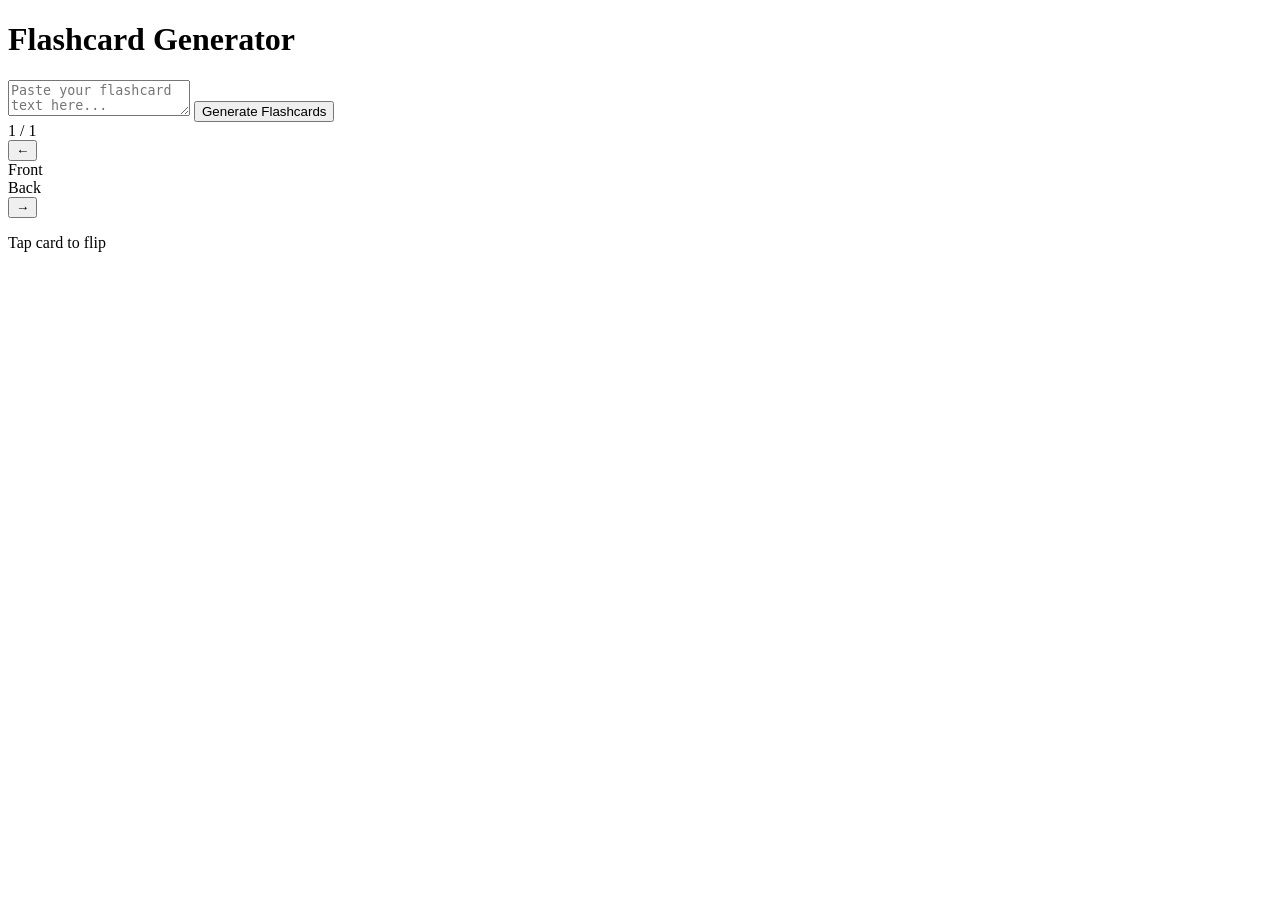
==== index.html @ c1e343b4 "Create index.html" ====
<!-- index.html -->
<!DOCTYPE html>
<html lang="en">
<head>
  <meta charset="UTF-8" />
  <meta name="viewport" content="width=device-width, initial-scale=1.0"/>
  <title>Flashcard Generator</title>
  <link rel="stylesheet" href="style.css"/>
</head>
<body>

  <div class="container">

    <h1>Flashcard Generator</h1>

    <textarea id="inputText" placeholder="Paste your flashcard text here...

Example:

Front: What is AI?
Back: Artificial Intelligence

Front: Capital of Nigeria?
Back: Abuja
"></textarea>

    <button id="generateBtn">Generate Flashcards</button>

    <div id="flashcardSection" class="hidden">

      <div class="counter">
        <span id="cardCounter">1 / 1</span>
      </div>

      <div class="flashcard-container">

        <button class="nav-btn" id="prevBtn">&#8592;</button>

        <div class="flashcard" id="flashcard">

          <div class="flashcard-inner">

            <div class="flashcard-front">
              Front
            </div>

            <div class="flashcard-back">
              Back
            </div>

          </div>

        </div>

        <button class="nav-btn" id="nextBtn">&#8594;</button>

      </div>

      <p class="tap-text">Tap card to flip</p>

    </div>

  </div>

  <script src="script.js"></script>
</body>
</html>
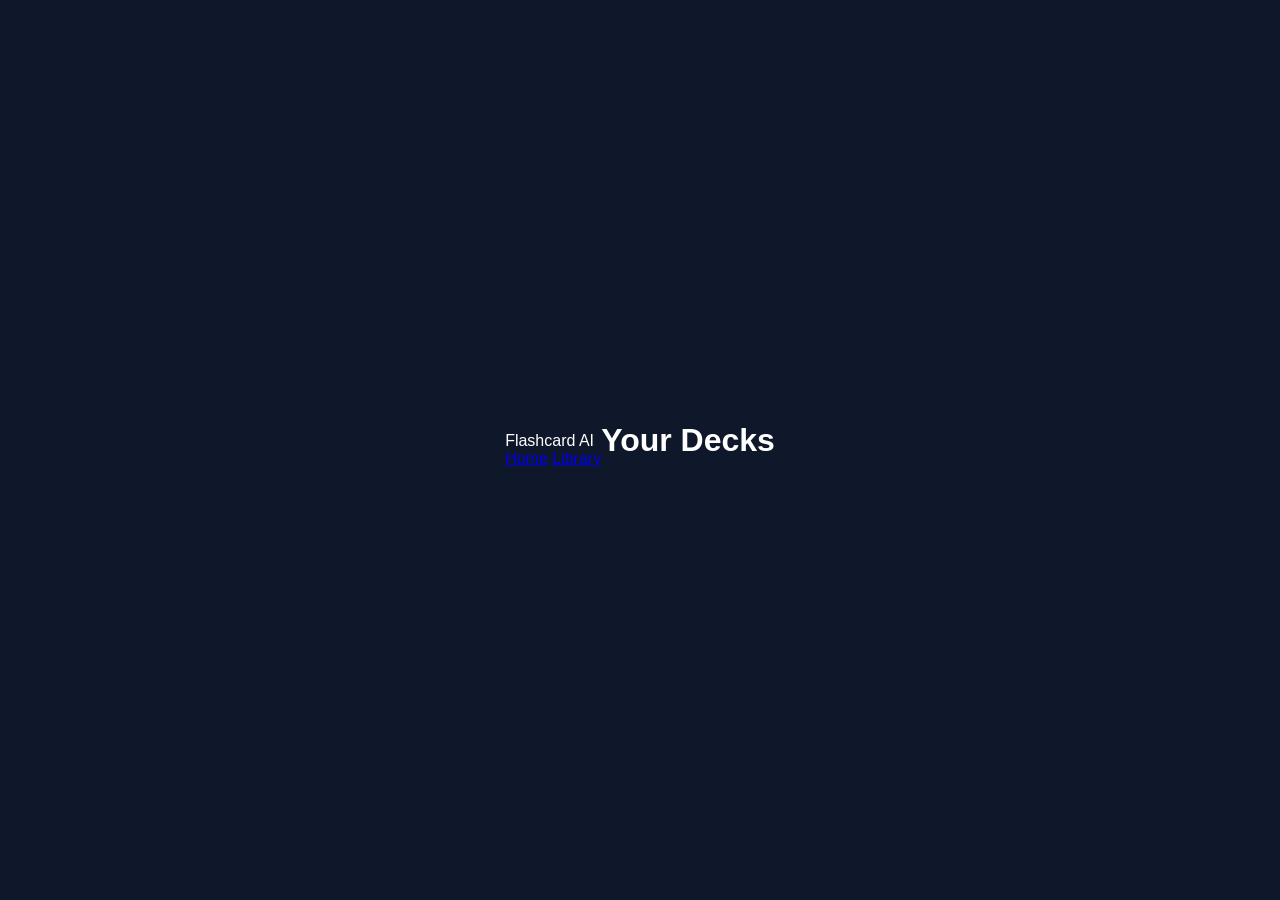
==== commit b66886c2: "Update index.html" ====
--- a/index.html
+++ b/index.html
@@ -1,67 +1,31 @@
-<!-- index.html -->
 <!DOCTYPE html>
 <html lang="en">
 <head>
-  <meta charset="UTF-8" />
-  <meta name="viewport" content="width=device-width, initial-scale=1.0"/>
-  <title>Flashcard Generator</title>
-  <link rel="stylesheet" href="style.css"/>
+  <meta charset="UTF-8">
+  <meta name="viewport" content="width=device-width, initial-scale=1.0">
+  <title>Library</title>
+  <link rel="stylesheet" href="style.css">
 </head>
 <body>
 
-  <div class="container">
+  <nav class="navbar">
+    <div class="logo">Flashcard AI</div>
 
-    <h1>Flashcard Generator</h1>
+    <div class="nav-links">
+      <a href="index.html">Home</a>
+      <a href="library.html">Library</a>
+    </div>
+  </nav>
 
-    <textarea id="inputText" placeholder="Paste your flashcard text here...
+  <main class="library-page">
 
-Example:
+    <h1>Your Decks</h1>
 
-Front: What is AI?
-Back: Artificial Intelligence
+    <div id="deckContainer" class="deck-grid"></div>
 
-Front: Capital of Nigeria?
-Back: Abuja
-"></textarea>
+  </main>
 
-    <button id="generateBtn">Generate Flashcards</button>
+  <script src="library.js"></script>
 
-    <div id="flashcardSection" class="hidden">
-
-      <div class="counter">
-        <span id="cardCounter">1 / 1</span>
-      </div>
-
-      <div class="flashcard-container">
-
-        <button class="nav-btn" id="prevBtn">&#8592;</button>
-
-        <div class="flashcard" id="flashcard">
-
-          <div class="flashcard-inner">
-
-            <div class="flashcard-front">
-              Front
-            </div>
-
-            <div class="flashcard-back">
-              Back
-            </div>
-
-          </div>
-
-        </div>
-
-        <button class="nav-btn" id="nextBtn">&#8594;</button>
-
-      </div>
-
-      <p class="tap-text">Tap card to flip</p>
-
-    </div>
-
-  </div>
-
-  <script src="script.js"></script>
 </body>
 </html>
--- a/style.css
+++ b/style.css
@@ -0,0 +1,166 @@
+/* style.css */
+
+*{
+  margin:0;
+  padding:0;
+  box-sizing:border-box;
+}
+
+body{
+  font-family:Arial, sans-serif;
+  background:#0f172a;
+  color:white;
+  min-height:100vh;
+  display:flex;
+  justify-content:center;
+  align-items:center;
+  padding:20px;
+}
+
+.container{
+  width:100%;
+  max-width:700px;
+  text-align:center;
+}
+
+h1{
+  margin-bottom:20px;
+  font-size:2rem;
+}
+
+textarea{
+  width:100%;
+  height:250px;
+  border:none;
+  outline:none;
+  border-radius:15px;
+  padding:20px;
+  font-size:16px;
+  resize:none;
+  background:#1e293b;
+  color:white;
+  margin-bottom:20px;
+}
+
+button{
+  cursor:pointer;
+}
+
+#generateBtn{
+  background:#2563eb;
+  color:white;
+  border:none;
+  padding:15px 30px;
+  border-radius:12px;
+  font-size:16px;
+  font-weight:bold;
+  transition:0.3s;
+}
+
+#generateBtn:hover{
+  background:#1d4ed8;
+}
+
+.hidden{
+  display:none;
+}
+
+.counter{
+  margin-top:30px;
+  margin-bottom:15px;
+  font-size:18px;
+}
+
+.flashcard-container{
+  display:flex;
+  align-items:center;
+  justify-content:center;
+  gap:15px;
+}
+
+.flashcard{
+  width:320px;
+  height:220px;
+  perspective:1000px;
+}
+
+.flashcard-inner{
+  width:100%;
+  height:100%;
+  position:relative;
+  transition:transform 0.6s;
+  transform-style:preserve-3d;
+}
+
+.flashcard.flipped .flashcard-inner{
+  transform:rotateY(180deg);
+}
+
+.flashcard-front,
+.flashcard-back{
+  position:absolute;
+  width:100%;
+  height:100%;
+  backface-visibility:hidden;
+  border-radius:20px;
+  display:flex;
+  align-items:center;
+  justify-content:center;
+  padding:20px;
+  font-size:20px;
+  text-align:center;
+  box-shadow:0 10px 25px rgba(0,0,0,0.3);
+}
+
+.flashcard-front{
+  background:#1e293b;
+}
+
+.flashcard-back{
+  background:#2563eb;
+  transform:rotateY(180deg);
+}
+
+.nav-btn{
+  width:55px;
+  height:55px;
+  border-radius:50%;
+  border:none;
+  font-size:24px;
+  background:#1e293b;
+  color:white;
+  transition:0.3s;
+}
+
+.nav-btn:hover{
+  background:#334155;
+}
+
+.tap-text{
+  margin-top:15px;
+  opacity:0.7;
+  font-size:14px;
+}
+
+@media(max-width:600px){
+
+  .flashcard-container{
+    gap:8px;
+  }
+
+  .flashcard{
+    width:250px;
+    height:180px;
+  }
+
+  .flashcard-front,
+  .flashcard-back{
+    font-size:17px;
+  }
+
+  .nav-btn{
+    width:45px;
+    height:45px;
+  }
+
+}
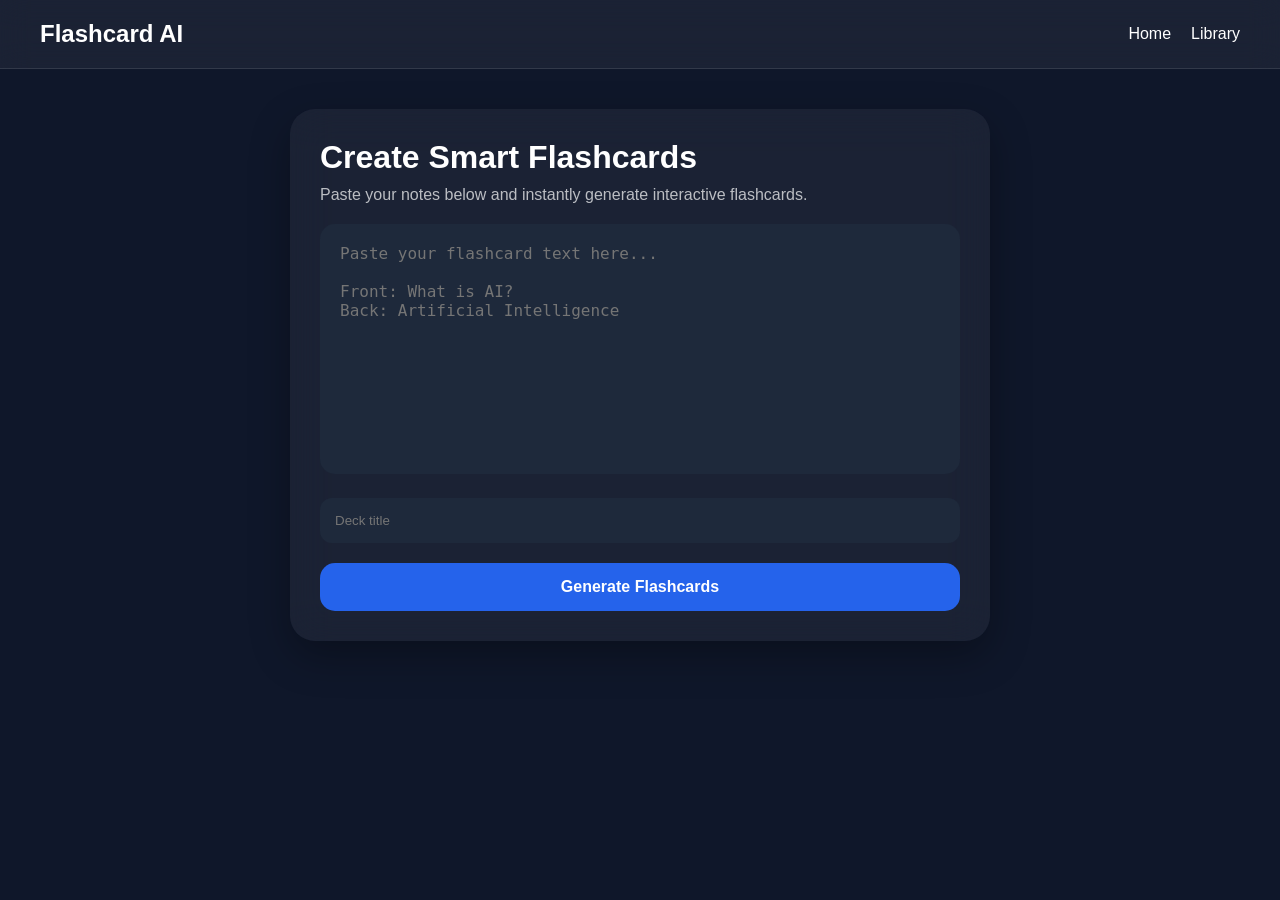
==== commit e1db46cf: "Update index.html" ====
--- a/index.html
+++ b/index.html
@@ -3,7 +3,7 @@
 <head>
   <meta charset="UTF-8">
   <meta name="viewport" content="width=device-width, initial-scale=1.0">
-  <title>Library</title>
+  <title>Flashcard AI</title>
   <link rel="stylesheet" href="style.css">
 </head>
 <body>
@@ -17,15 +17,30 @@
     </div>
   </nav>
 
-  <main class="library-page">
+  <main class="home-page">
 
-    <h1>Your Decks</h1>
+    <div class="hero-card">
 
-    <div id="deckContainer" class="deck-grid"></div>
+      <h1>Create Smart Flashcards</h1>
+
+      <p>
+        Paste your notes below and instantly generate interactive flashcards.
+      </p>
+
+      <textarea id="inputText" placeholder="Paste your flashcard text here...
+
+Front: What is AI?
+Back: Artificial Intelligence"></textarea>
+
+      <input type="text" id="deckTitle" placeholder="Deck title">
+
+      <button id="generateBtn">Generate Flashcards</button>
+
+    </div>
 
   </main>
 
-  <script src="library.js"></script>
+  <script src="app.js"></script>
 
 </body>
 </html>
--- a/style.css
+++ b/style.css
@@ -1,5 +1,3 @@
-/* style.css */
-
 *{
   margin:0;
   padding:0;
@@ -11,21 +9,59 @@
   background:#0f172a;
   color:white;
   min-height:100vh;
-  display:flex;
-  justify-content:center;
-  align-items:center;
-  padding:20px;
-}
-
-.container{
+}
+
+.navbar{
+  display:flex;
+  justify-content:space-between;
+  align-items:center;
+  padding:20px 40px;
+  background:rgba(255,255,255,0.05);
+  backdrop-filter:blur(15px);
+  border-bottom:1px solid rgba(255,255,255,0.1);
+}
+
+.logo{
+  font-size:24px;
+  font-weight:bold;
+}
+
+.nav-links{
+  display:flex;
+  gap:20px;
+}
+
+.nav-links a{
+  color:white;
+  text-decoration:none;
+}
+
+.home-page,
+.viewer-page,
+.library-page{
+  padding:40px 20px;
+  display:flex;
+  flex-direction:column;
+  align-items:center;
+}
+
+.hero-card{
   width:100%;
   max-width:700px;
-  text-align:center;
-}
-
-h1{
+  background:rgba(255,255,255,0.05);
+  padding:30px;
+  border-radius:25px;
+  backdrop-filter:blur(20px);
+  box-shadow:0 15px 40px rgba(0,0,0,0.3);
+}
+
+.hero-card h1{
+  margin-bottom:10px;
+}
+
+.hero-card p{
+  opacity:0.7;
   margin-bottom:20px;
-  font-size:2rem;
 }
 
 textarea{
@@ -42,45 +78,42 @@
   margin-bottom:20px;
 }
 
+input{
+  width:100%;
+  padding:15px;
+  border:none;
+  border-radius:12px;
+  margin-bottom:20px;
+  background:#1e293b;
+  color:white;
+}
+
 button{
   cursor:pointer;
 }
 
-#generateBtn{
+#generateBtn,
+.share-btn{
+  width:100%;
+  padding:15px;
+  border:none;
+  border-radius:15px;
   background:#2563eb;
   color:white;
-  border:none;
-  padding:15px 30px;
-  border-radius:12px;
   font-size:16px;
   font-weight:bold;
-  transition:0.3s;
-}
-
-#generateBtn:hover{
-  background:#1d4ed8;
-}
-
-.hidden{
-  display:none;
-}
-
-.counter{
-  margin-top:30px;
-  margin-bottom:15px;
-  font-size:18px;
-}
-
-.flashcard-container{
-  display:flex;
-  align-items:center;
-  justify-content:center;
-  gap:15px;
+}
+
+.flashcard-wrapper{
+  display:flex;
+  align-items:center;
+  gap:20px;
+  margin-top:40px;
 }
 
 .flashcard{
-  width:320px;
-  height:220px;
+  width:350px;
+  height:240px;
   perspective:1000px;
 }
 
@@ -102,65 +135,81 @@
   width:100%;
   height:100%;
   backface-visibility:hidden;
-  border-radius:20px;
-  display:flex;
-  align-items:center;
+  border-radius:25px;
+  display:flex;
   justify-content:center;
+  align-items:center;
   padding:20px;
-  font-size:20px;
   text-align:center;
-  box-shadow:0 10px 25px rgba(0,0,0,0.3);
-}
-
-.flashcard-front{
-  background:#1e293b;
+  font-size:22px;
+  background:rgba(255,255,255,0.08);
+  backdrop-filter:blur(20px);
 }
 
 .flashcard-back{
+  transform:rotateY(180deg);
   background:#2563eb;
-  transform:rotateY(180deg);
 }
 
 .nav-btn{
   width:55px;
   height:55px;
+  border:none;
   border-radius:50%;
-  border:none;
+  background:#1e293b;
+  color:white;
   font-size:24px;
-  background:#1e293b;
-  color:white;
+}
+
+.tap-text{
+  margin-top:20px;
+  opacity:0.6;
+}
+
+.deck-grid{
+  width:100%;
+  max-width:1000px;
+  display:grid;
+  grid-template-columns:repeat(auto-fit,minmax(250px,1fr));
+  gap:20px;
+  margin-top:40px;
+}
+
+.deck-card{
+  background:rgba(255,255,255,0.05);
+  padding:25px;
+  border-radius:20px;
+  backdrop-filter:blur(15px);
+  cursor:pointer;
   transition:0.3s;
 }
 
-.nav-btn:hover{
-  background:#334155;
-}
-
-.tap-text{
-  margin-top:15px;
+.deck-card:hover{
+  transform:translateY(-5px);
+}
+
+.deck-card h3{
+  margin-bottom:10px;
+}
+
+.deck-card p{
   opacity:0.7;
-  font-size:14px;
-}
-
-@media(max-width:600px){
-
-  .flashcard-container{
-    gap:8px;
+}
+
+@media(max-width:768px){
+
+  .navbar{
+    padding:20px;
   }
 
   .flashcard{
-    width:250px;
-    height:180px;
+    width:260px;
+    height:200px;
   }
 
   .flashcard-front,
   .flashcard-back{
-    font-size:17px;
+    font-size:18px;
   }
 
-  .nav-btn{
-    width:45px;
-    height:45px;
-  }
-
-}
+}
